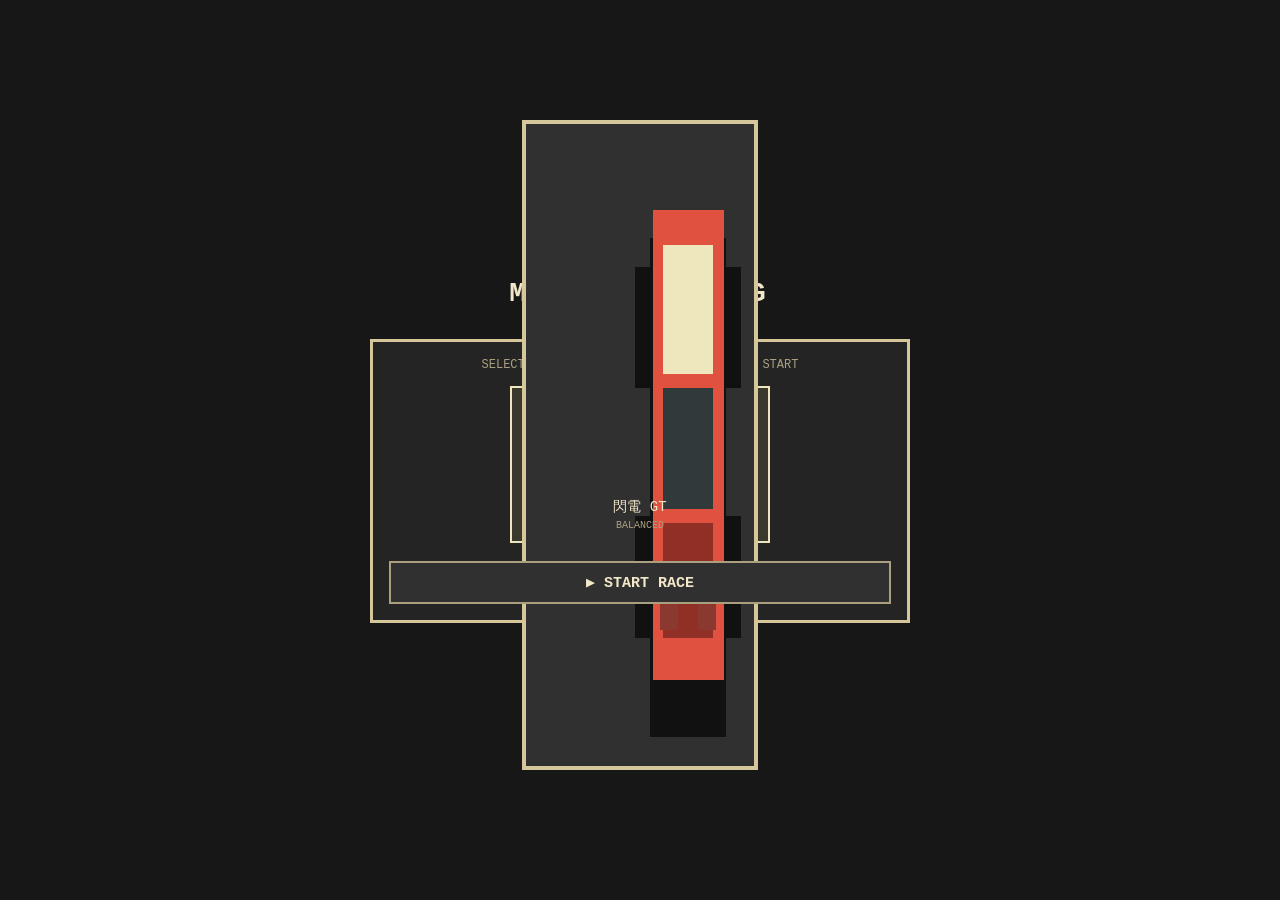
==== index.html @ de65aa74 "feat: modular game structure" ====
<!DOCTYPE html>
<html lang="zh-Hant">
<head>
  <meta charset="UTF-8">
  <meta name="viewport" content="width=device-width, initial-scale=1.0">
  <title>Micro Racing V2.0</title>
  <link rel="stylesheet" href="./css/style.css">
</head>
<body>
  <div class="wrap">
    <h1>MICRO RACING</h1>
    <div class="version">V2.3 — SINGLE CAR SELECT</div>

    <!-- 車輛選擇主選單 -->
    <section id="menu" class="panel">
      <div class="tip">SELECT YOUR CAR — ← / → CHANGE &nbsp; ENTER START</div>
      <div class="car-grid">
        <div class="car-card selected" data-car="sport">
          <div class="car-preview"><canvas class="mini" width="90" height="90" data-preview="sport"></canvas></div>
          <div class="car-name">閃電 GT</div>
          <div class="car-desc">BALANCED</div>
        </div>
        <div class="car-card" data-car="formula">
          <div class="car-preview"><canvas class="mini" width="90" height="90" data-preview="formula"></canvas></div>
          <div class="car-name">獵鷹 F1</div>
          <div class="car-desc">SLIM & FAST</div>
        </div>
        <div class="car-card" data-car="offroad">
          <div class="car-preview"><canvas class="mini" width="90" height="90" data-preview="offroad"></canvas></div>
          <div class="car-name">荒野王者</div>
          <div class="car-desc">TOUGH</div>
        </div>
        <div class="car-card" data-car="muscle">
          <div class="car-preview"><canvas class="mini" width="90" height="90" data-preview="muscle"></canvas></div>
          <div class="car-name">赤焰 V8</div>
          <div class="car-desc">WIDE & POWER</div>
        </div>
      </div>
      <button id="startBtn">▶ START RACE</button>
    </section>

    <!-- 遊戲賽道與儀表板畫面 -->
    <section id="gameScreen" class="hidden">
      <div class="hud">
        <div>SCORE: <span id="score">0</span></div>
        <div>BEST: <span id="best">0</span></div>
        <div>CAR: <span id="carLabel">閃電 GT</span></div>
        <div>LV: <span id="speedLevel">1</span></div>
      </div>
      <canvas id="game" width="500" height="650"></canvas>
      <div class="controls">
        <kbd>←</kbd> <kbd>→</kbd> 移動　／　<kbd>↑</kbd> 加速　／　<kbd>↓</kbd> 減速
        <br>撞擊後按 <kbd>SPACE</kbd> 重新開始　／　按 <kbd>ESC</kbd> 回選車
      </div>
    </section>
  </div>

  <!-- 引入 ES6 模組入口 -->
  <script type="module" src="./js/main.js"></script>
</body>
</html>
---- css/style.css ----
* {
  box-sizing: border-box;
}

html,
body {
  margin: 0;
  min-height: 100%;
  background: #171717;
  color: #f2e8c9;
  font-family: "Courier New", monospace;
}

body {
  min-height: 100vh;
  display: flex;
  justify-content: center;
  align-items: center;
}

.wrap {
  width: 540px;
  max-width: 96vw;
  text-align: center;
}

h1 {
  margin: 0 0 4px;
  font-size: 28px;
  letter-spacing: 5px;
}

.version {
  color: #aaa080;
  font-size: 12px;
  margin-bottom: 12px;
}

.panel {
  border: 3px solid #d6c79a;
  background: #242424;
  padding: 16px;
}

canvas {
  display: block;
  width: 500px;
  height: 650px;
  max-width: 100%;
  margin: 0 auto;
  border: 4px solid #d6c79a;
  background: #222;
  image-rendering: pixelated;
}

.hud {
  width: 500px;
  max-width: 100%;
  margin: 0 auto 8px;
  padding: 8px 14px;
  border: 2px solid #d6c79a;
  background: #262626;
  display: flex;
  justify-content: space-between;
  font-size: 16px;
}

button {
  font: 700 15px "Courier New", monospace;
  color: #f2e8c9;
  background: #303030;
  border: 2px solid #aaa080;
  padding: 10px 16px;
  cursor: pointer;
}

button:hover {
  background: #3b3b3b;
}

button.selected {
  border-color: #f2e8c9;
  background: #4a4635;
}

.car-grid {
  display: flex;
  justify-content: center;
  margin: 14px 0;
}

.car-card {
  width: 260px;
  padding: 10px;
  border: 2px solid #77705a;
  background: #292929;
  cursor: pointer;
  transition: 0.12s;
  display: none;
}

.car-card.selected {
  display: block;
  border-color: #eee6bd;
  background: #3b382c;
}

.car-card:hover {
  border-color: #d6c79a;
}

.car-preview {
  height: 95px;
  display: flex;
  align-items: center;
  justify-content: center;
}

.car-name {
  font-size: 14px;
  margin-top: 5px;
}

.car-desc {
  font-size: 10px;
  color: #aaa080;
  margin-top: 4px;
}

.controls {
  margin-top: 10px;
  color: #aaa080;
  font-size: 12px;
  line-height: 1.8;
}

.hidden {
  display: none;
}

#startBtn {
  width: 100%;
  margin-top: 4px;
}

.tip {
  font-size: 12px;
  color: #aaa080;
  margin-bottom: 8px;
}

@media (max-height: 850px) {
  body {
    align-items: flex-start;
    padding: 15px 0;
  }
  .wrap {
    transform: scale(0.88);
    transform-origin: top center;
  }
}
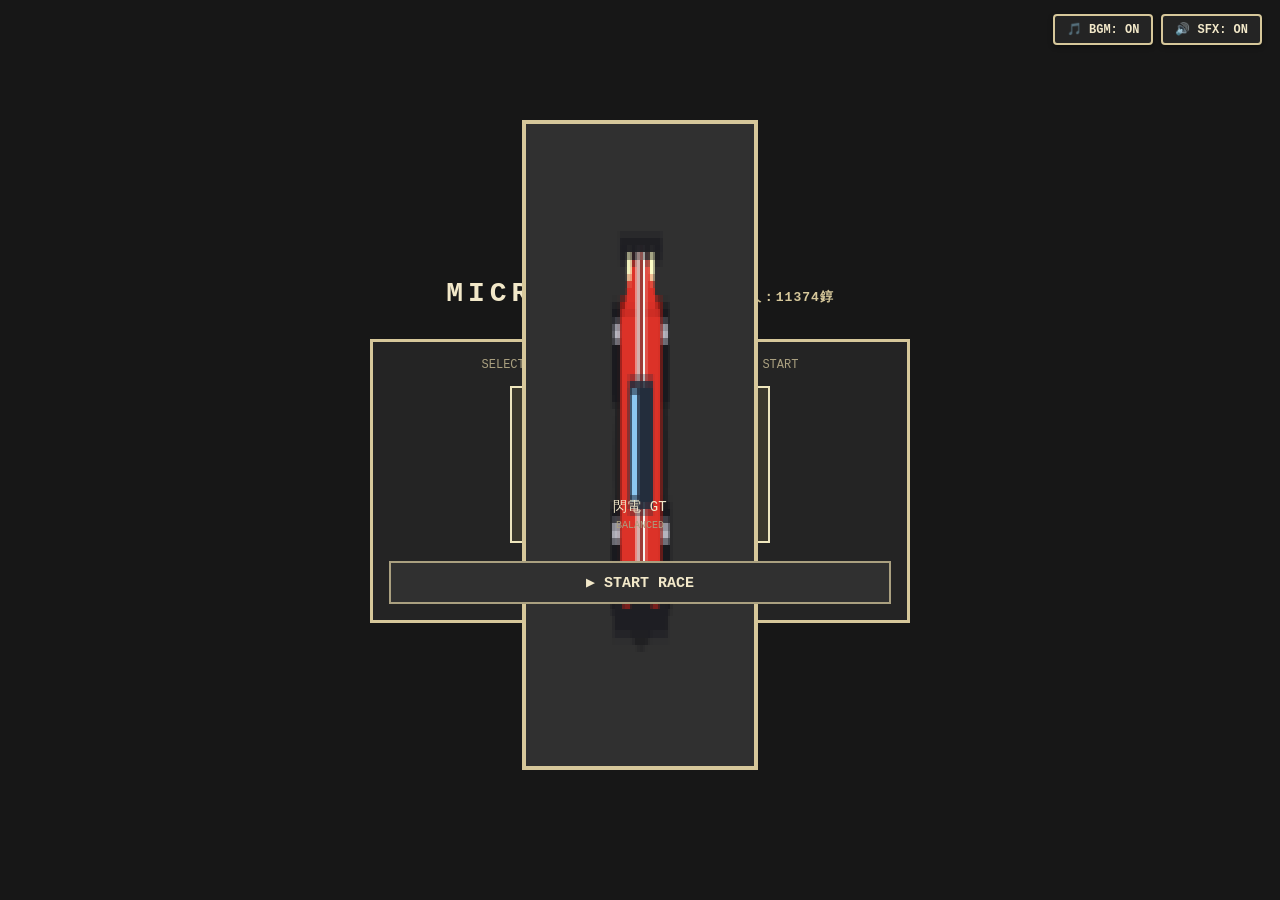
==== commit b7325ed0: "feat: sprite animation, background tiling, audio system and producer watermark" ====
--- a/index.html
+++ b/index.html
@@ -7,9 +7,18 @@
   <link rel="stylesheet" href="./css/style.css">
 </head>
 <body>
+  <!-- 右上角音效與音樂靜音切換按鈕 -->
+  <div class="audio-bar">
+    <button id="bgmToggleBtn" class="audio-btn" type="button" title="切換背景音樂 (BGM)">🎵 BGM: ON</button>
+    <button id="sfxToggleBtn" class="audio-btn" type="button" title="切換遊戲音效 (SFX)">🔊 SFX: ON</button>
+  </div>
+
   <div class="wrap">
-    <h1>MICRO RACING</h1>
-    <div class="version">V2.3 — SINGLE CAR SELECT</div>
+    <div class="header-row">
+      <h1>MICRO RACING</h1>
+      <div class="producer-tag">製作人：11374錞</div>
+    </div>
+    <div class="version">V2.4 — SPRITE & AUDIO EDITION</div>
 
     <!-- 車輛選擇主選單 -->
     <section id="menu" class="panel">
@@ -47,7 +56,9 @@
         <div>CAR: <span id="carLabel">閃電 GT</span></div>
         <div>LV: <span id="speedLevel">1</span></div>
       </div>
-      <canvas id="game" width="500" height="650"></canvas>
+      <div class="canvas-container">
+        <canvas id="game" width="500" height="650"></canvas>
+      </div>
       <div class="controls">
         <kbd>←</kbd> <kbd>→</kbd> 移動　／　<kbd>↑</kbd> 加速　／　<kbd>↓</kbd> 減速
         <br>撞擊後按 <kbd>SPACE</kbd> 重新開始　／　按 <kbd>ESC</kbd> 回選車
--- a/css/style.css
+++ b/css/style.css
@@ -16,12 +16,56 @@
   display: flex;
   justify-content: center;
   align-items: center;
+  position: relative;
+}
+
+/* 畫面右上角音訊控制列 */
+.audio-bar {
+  position: fixed;
+  top: 14px;
+  right: 18px;
+  display: flex;
+  gap: 8px;
+  z-index: 1000;
+}
+
+.audio-btn {
+  font: 700 12px "Courier New", monospace;
+  color: #f2e8c9;
+  background: #242424;
+  border: 2px solid #d6c79a;
+  padding: 6px 12px;
+  cursor: pointer;
+  border-radius: 4px;
+  transition: all 0.15s ease;
+  box-shadow: 0 2px 5px rgba(0, 0, 0, 0.4);
+}
+
+.audio-btn:hover {
+  background: #383838;
+  border-color: #fff;
+}
+
+.audio-btn.muted {
+  color: #888;
+  border-color: #666;
+  background: #1a1a1a;
+  opacity: 0.8;
 }
 
 .wrap {
   width: 540px;
   max-width: 96vw;
   text-align: center;
+  position: relative;
+}
+
+.header-row {
+  display: flex;
+  justify-content: center;
+  align-items: baseline;
+  gap: 12px;
+  flex-wrap: wrap;
 }
 
 h1 {
@@ -30,6 +74,13 @@
   letter-spacing: 5px;
 }
 
+.producer-tag {
+  font-size: 13px;
+  color: #d6c79a;
+  font-weight: 700;
+  letter-spacing: 1px;
+}
+
 .version {
   color: #aaa080;
   font-size: 12px;
@@ -40,6 +91,13 @@
   border: 3px solid #d6c79a;
   background: #242424;
   padding: 16px;
+}
+
+.canvas-container {
+  position: relative;
+  width: 500px;
+  max-width: 100%;
+  margin: 0 auto;
 }
 
 canvas {
